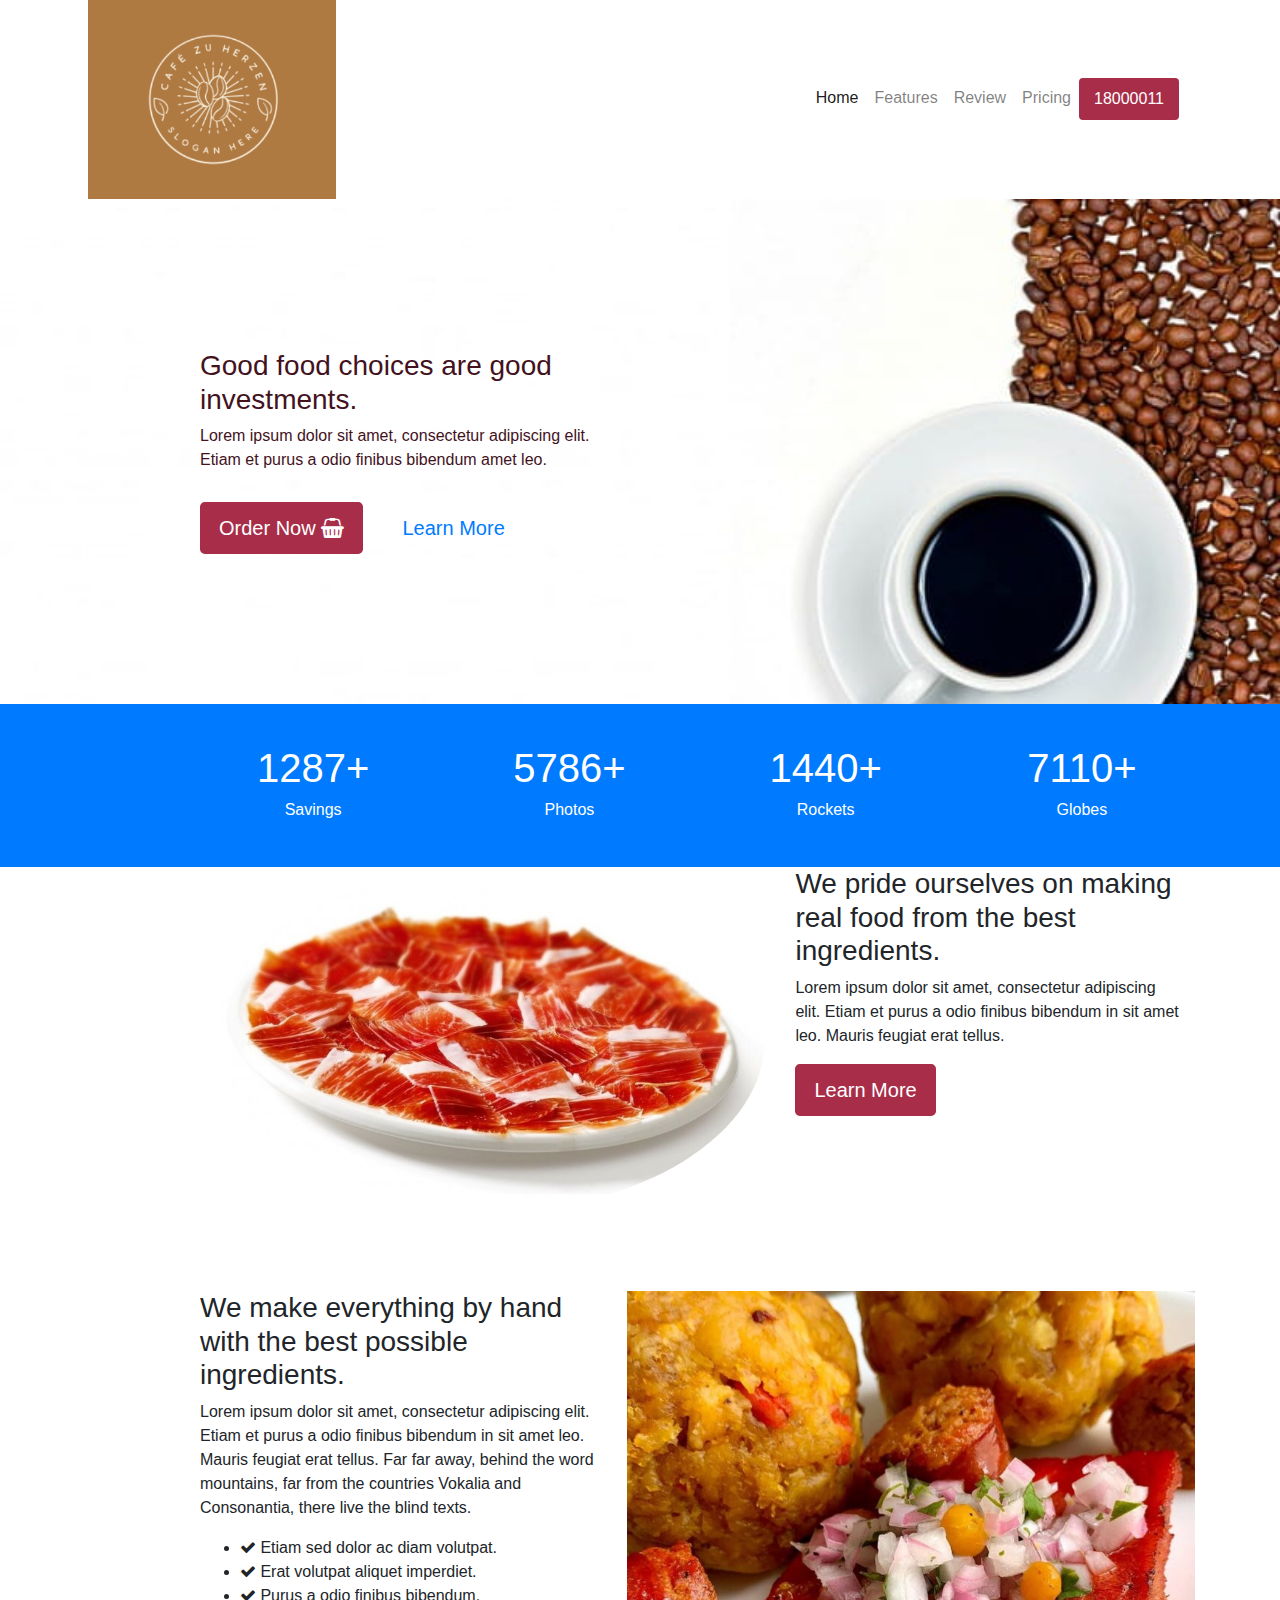
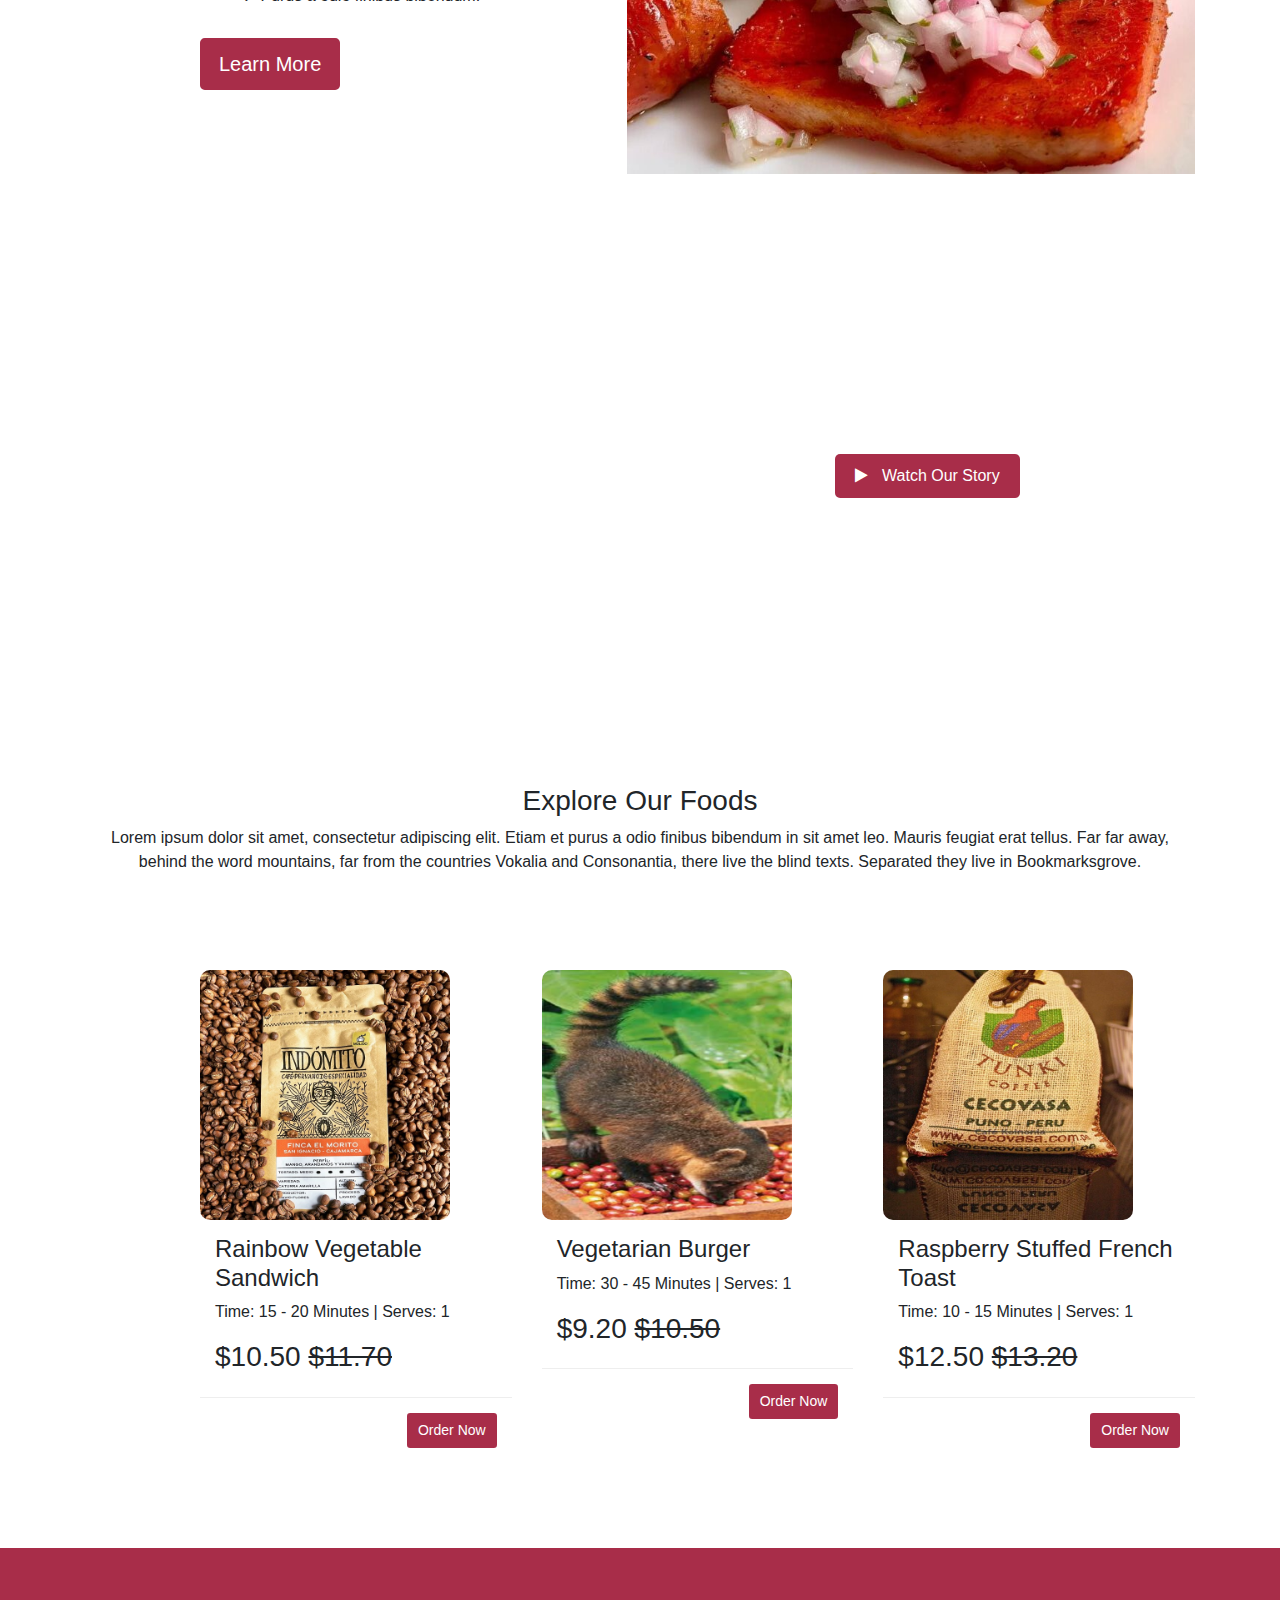
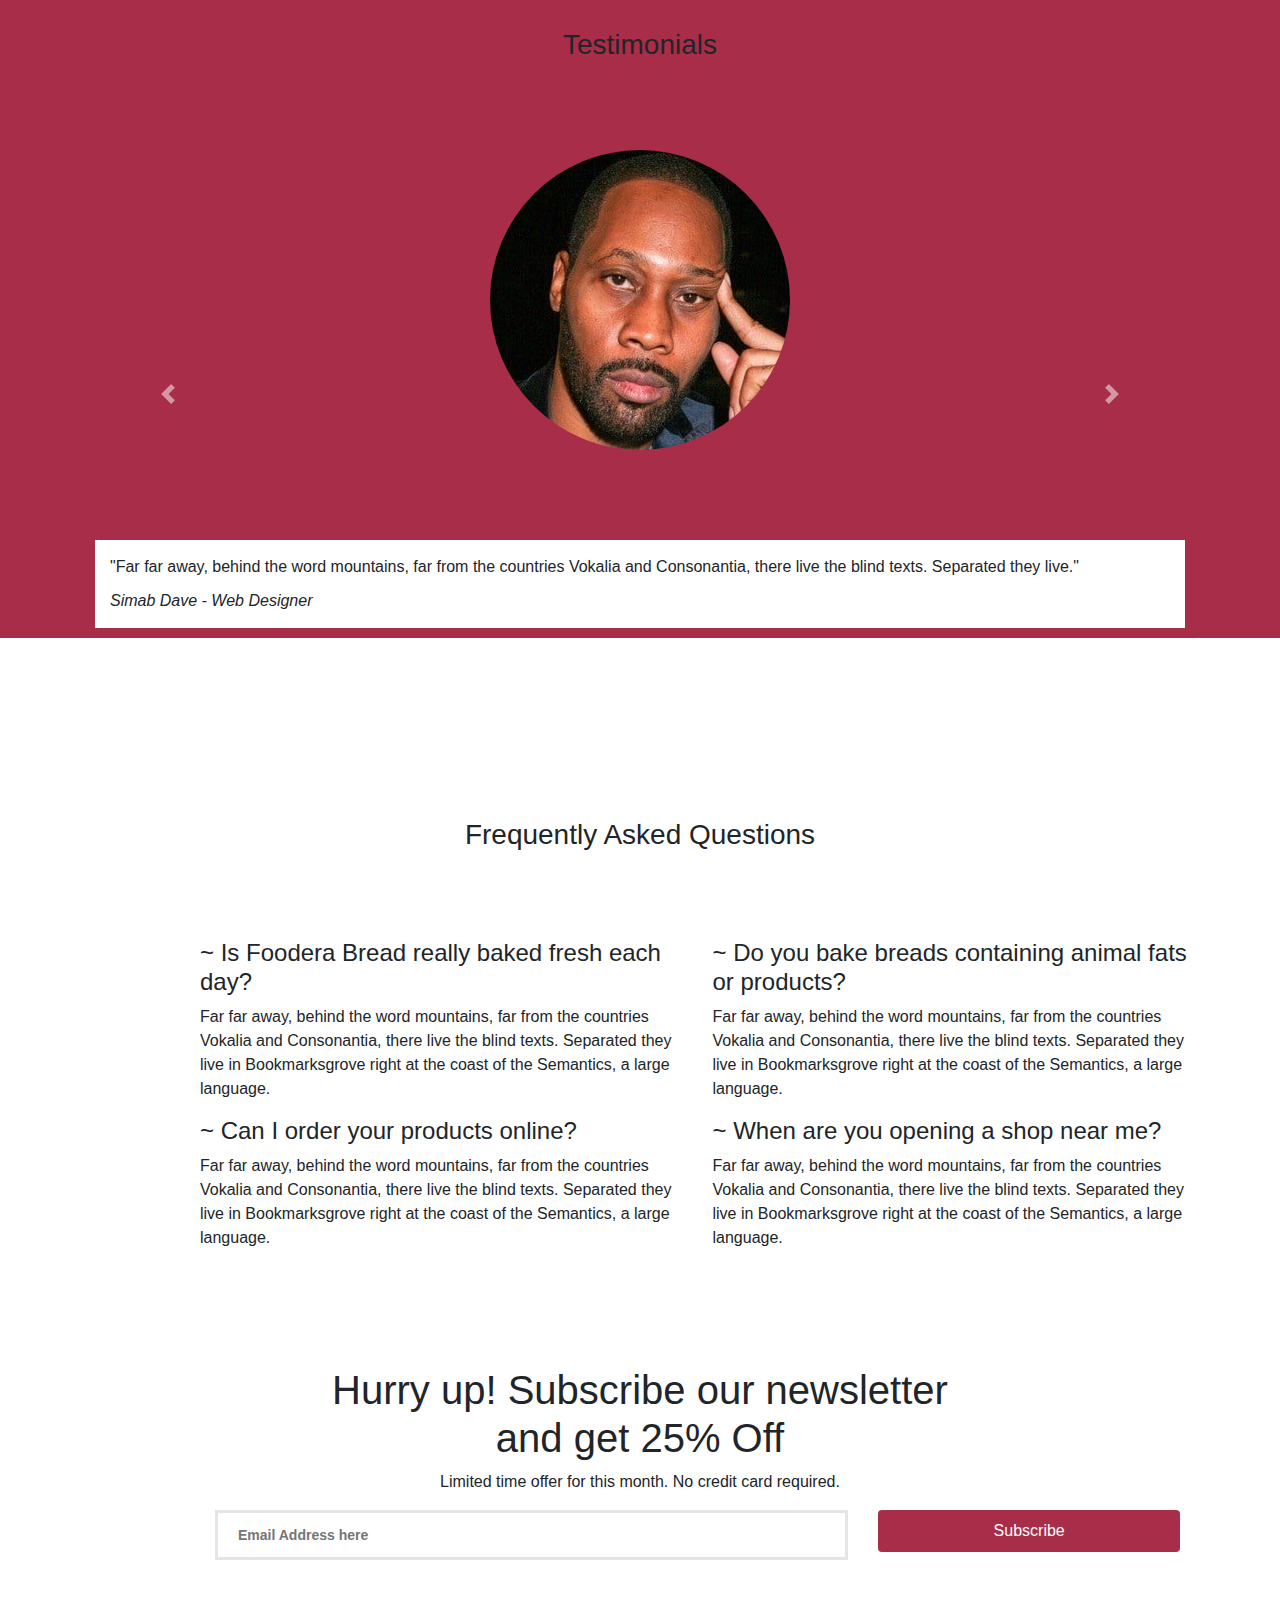
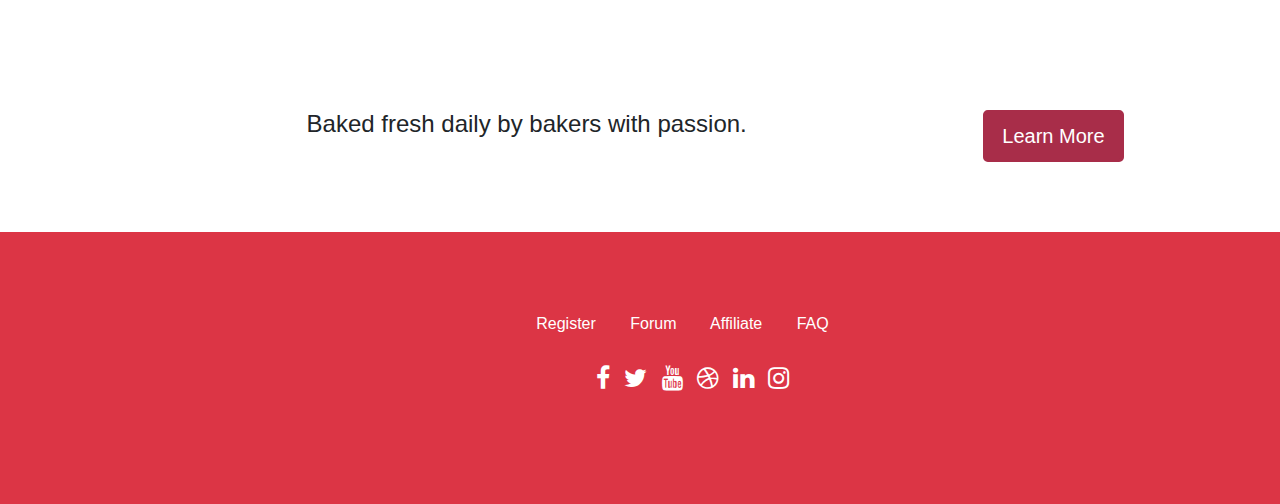
==== index.html @ f2badedd "Se agrega el Proyecto" ====
<html>
<head>
    <title>Home</title>
    <link rel="stylesheet" href="https://cdn.jsdelivr.net/npm/bootstrap@4.0.0/dist/css/bootstrap.min.css" integrity="sha384-Gn5384xqQ1aoWXA+058RXPxPg6fy4IWvTNh0E263XmFcJlSAwiGgFAW/dAiS6JXm" crossorigin="anonymous">
    <script src="https://code.jquery.com/jquery-3.2.1.slim.min.js" integrity="sha384-KJ3o2DKtIkvYIK3UENzmM7KCkRr/rE9/Qpg6aAZGJwFDMVNA/GpGFF93hXpG5KkN" crossorigin="anonymous"></script>
<script src="https://cdn.jsdelivr.net/npm/popper.js@1.12.9/dist/umd/popper.min.js" integrity="sha384-ApNbgh9B+Y1QKtv3Rn7W3mgPxhU9K/ScQsAP7hUibX39j7fakFPskvXusvfa0b4Q" crossorigin="anonymous"></script>
<script src="https://cdn.jsdelivr.net/npm/bootstrap@4.0.0/dist/js/bootstrap.min.js" integrity="sha384-JZR6Spejh4U02d8jOt6vLEHfe/JQGiRRSQQxSfFWpi1MquVdAyjUar5+76PVCmYl" crossorigin="anonymous"></script>
<link rel="stylesheet" href="https://fonts.googleapis.com/css2?family=Mulish:wght@200;300;400;500;600;700;800;900&amp;display=swa">
<link href="https://stackpath.bootstrapcdn.com/font-awesome/4.7.0/css/font-awesome.min.css" rel="stylesheet" integrity="sha384-wvfXpqpZZVQGK6TAh5PVlGOfQNHSoD2xbE+QkPxCAFlNEevoEH3Sl0sibVcOQVnN" crossorigin="anonymous">
<link rel="stylesheet" href="css/style.css">
</head>
<body>
    <!-- Header -->
    <header class="">
        <div class="container">
            <!-- <div class="row "> -->
                <nav class="navbar navbar-expand-lg navbar-light ">
                    <a class="navbar-brand" href="#">
                        <img src="images/LogoCafé.png" alt="">
                    </a>
                    <button class="navbar-toggler" type="button" data-toggle="collapse" data-target="#navbarNavDropdown" aria-controls="navbarNavDropdown" aria-expanded="false" aria-label="Toggle navigation">
                      <span class="navbar-toggler-icon"></span>
                    </button>
                    <div class="collapse navbar-collapse" id="navbarNavDropdown">
                      <ul class="navbar-nav ml-auto">
                        <li class="nav-item active">
                          <a class="nav-link" href="#">Home <span class="sr-only">(current)</span></a>
                        </li>
                        <li class="nav-item">
                          <a class="nav-link" href="#">Features</a>
                        </li>
                        <li class="nav-item">
                            <a class="nav-link" href="#">Review</a>
                          </li>
                        <li class="nav-item">
                          <a class="nav-link" href="#">Pricing</a>
                        </li>
                        <li>
                            <button type="button" class="btn btn-primary" data-toggle="modal" data-target="#exampleModal">
                                18000011
                              </button>                      
                      </ul>
                    </div>
                  </nav>
            <!-- </div> -->
        </div>
    
      <!-- Contenido -->
      <div class="intro3">
        <div class="container">
            <div class="row center-content">
                <div class="col-lg-5 col-md-6 col-sm-12 col-xs-12">
                    <h3>Good food choices are good investments.</h3>
                    <p>Lorem ipsum dolor sit amet, consectetur adipiscing elit. Etiam et purus a odio finibus bibendum amet leo.</p>
                    <div class="space30"></div>
                    <div class="dual-btn">
                        <a href="#explore" class="btn btn-lg btn-primary page-scroll">Order Now <span class="fa fa-shopping-basket"></span></a> &nbsp; &nbsp;
                        <a href="#about" class="btn btn-lg btn-default btn-border page-scroll">Learn More <i class=" ilmosys-arrow-right"></i></a>
                    </div>
                </div>
                <div class="col-lg-5 col-md-6 col-sm-12 col-xs-12 no-padding">
                    <!-- Contenido adicional, si es necesario -->
                </div>
            </div>
        </div>
    </div>

      <div id="stats2" class="bg-primary">
        <div class="container">
            <div class="row">
                <div class="col-lg-3 col-md-4 col-sm-6 col-xs-12">
                    <div class="text-center">
                        <i class="icon-piggy"></i>
                        <h1><span class="count">1287</span>+</h1>
                        <h6>Savings</h6>
                    </div>
                </div>
                <div class="col-lg-3 col-md-4 col-sm-6 col-xs-12">
                    <div class="text-center">
                        <i class="icon-photo"></i>
                        <h1><span class="count">5786</span>+</h1>
                        <h6>Photos</h6>
                    </div>
                </div>
                <div class="col-lg-3 col-md-4 col-sm-6 col-xs-12">
                    <div class="text-center">
                        <i class="icon-rocket"></i>
                        <h1><span class="count">1440</span>+</h1>
                        <h6>Rockets</h6>
                    </div>
                </div>
                <div class="col-lg-3 col-md-4 col-sm-6 col-xs-12">
                    <div class="text-center">
                        <i class="icon-world"></i>
                        <h1><span class="count">7110</span>+</h1>
                        <h6>Globes</h6>
                    </div>
                </div>
            </div>
        </div>
    </div>

    <div id="about" class="container">
        <!-- Section 1 -->
        <div class="intro intro-about2">
            <div class="container">
                <div class="row center-content">
                    <div class="col-lg-7 col-md-6 col-sm-12 col-xs-12">
                        <img src="images/jamoniberico.jpg" class="pull-left img-responsive" alt="">
                    </div>
                    <div class="col-lg-5 col-md-6 col-sm-12 col-xs-12">
                        <h3>We pride ourselves on making real food from the best ingredients.</h3>
                        <p>Lorem ipsum dolor sit amet, consectetur adipiscing elit. Etiam et purus a odio finibus bibendum in sit amet leo. Mauris feugiat erat tellus.</p>
                        <a href="#" class="btn btn-lg btn-primary">Learn More <i class="icon-arrow-right"></i></a>
                    </div>
                </div>
            </div>
        </div>
    </div>

        <!--  Section 2 -->
        <div class="intro intro-about2">
    <div class="container">
        <div class="row center-content">
            <div class="col-lg-5 col-md-6 col-sm-12 col-xs-12">
                <h3>We make everything by hand with the best possible ingredients.</h3>
                <p>Lorem ipsum dolor sit amet, consectetur adipiscing elit. Etiam et purus a odio finibus bibendum in sit amet leo. Mauris feugiat erat tellus. Far far away, behind the word mountains, far from the countries Vokalia and Consonantia, there live the blind texts.</p>

                <ul class="list">
                    <li><i class="fa fa-check"></i> Etiam sed dolor ac diam volutpat.</li>
                    <li><i class="fa fa-check"></i> Erat volutpat aliquet imperdiet.</li>
                    <li><i class="fa fa-check"></i> Purus a odio finibus bibendum.</li>
                </ul>

                <div class="space30"></div>
                <a href="#" class="btn btn-lg btn-primary">Learn More <i class="icon-arrow-right"></i></a>
            </div>
            <div class="col-lg-7 col-md-6 col-sm-12 col-xs-12">
                <img src="images/tacacho.jpg" class="pull-left img-responsive" alt="">
            </div>
        </div>
    </div>
</div>

    <!--VIDEO ABOUT US-->

    <div class="video-action">
        <div class="row text-center">
            <h1>When a man's stomach is full it makes no <br> difference whether he is rich or poor.</h1>
            <br><br>
            <a href="https://www.youtube.com/watch?v=bZx8rPd-PKQ" class="swipebox-video">
                <div class="intro-video-pop">
                    <i class="fa fa-play"></i> Watch Our Story
                </div>
            </a>
        </div>
    </div>

    <div id="explore" class="elements-content">
        <div class="container">
            <div class="about-inline text-center">
                <h3>Explore Our Foods </h3>
                <p>Lorem ipsum dolor sit amet, consectetur adipiscing elit. Etiam et purus a odio finibus bibendum in sit amet leo. Mauris feugiat erat tellus. Far far away, behind the word mountains, far from the countries Vokalia and Consonantia, there
                    live the blind texts. Separated they live in Bookmarksgrove.</p>
            </div>
            <div class="row">
                <div class="col-md-4">
                    <div class="card-product">
                        <div class="img-wrap"><img src="images/cafe=Cajamarca.jpeg" alt="img"></div>
                        <div class="info-wrap">
                            <h4 class="title">Rainbow Vegetable Sandwich</h4>
                            <p class="desc"> Time: 15 - 20 Minutes | Serves: 1 </p>
                            <div class="price-wrap h3">
                                <span class="price-new">$10.50</span> <del class="price-old">$11.70</del>
                            </div>
                        </div>
                        <div class="bottom-wrap">
                          <a href="" class="btn btn-sm btn-primary float-right"  data-toggle="modal" data-target="#modalContactForm">Order Now</a>
                        </div>
                    </div>
                </div>
                <div class="col-md-4">
                    <div class="card-product">
                        <div class="img-wrap"><img src="images/cafemishasho.jpg" alt="img"></div>
                        <div class="info-wrap">
                            <h4 class="title">Vegetarian Burger</h4>
                            <p class="desc"> Time: 30 - 45 Minutes | Serves: 1 </p>
                            <div class="price-wrap h3">
                                <span class="price-new">$9.20</span> <del class="price-old">$10.50</del>
                            </div>
                        </div>
                        <div class="bottom-wrap">
                            <a href="" class="btn btn-sm btn-primary float-right"  data-toggle="modal" data-target="#modalContactForm">Order Now</a>

                        </div>
                    </div>
                </div>
                <div class="col-md-4">
                    <div class="card-product">
                        <div class="img-wrap"><img src="images/CafePuno.jpg" alt="img"></div>
                        <div class="info-wrap">
                            <h4 class="title">Raspberry Stuffed French Toast</h4>
                            <p class="desc"> Time: 10 - 15 Minutes | Serves: 1 </p>
                            <div class="price-wrap h3">
                                <span class="price-new">$12.50</span> <del class="price-old">$13.20</del>
                            </div>
                        </div>
                        <div class="bottom-wrap">
                          <a href="" class="btn btn-sm btn-primary float-right"  data-toggle="modal" data-target="#modalContactForm">Order Now</a>
                        </div>
                    </div>
                </div>
            </div>
        </div>
    </div>
    <div class="space100"></div>

     <!-- Testimonials -->
     <div id="reviews" class="testimonials-color">
        <div class="container">
            <div class="about-inline text-center">
                <h3>Testimonials</h3>
            </div>
            <div id="testimonial-carousel" class="carousel slide" data-ride="carousel">
                <div class="carousel-inner">
                    <div class="carousel-item active">
                        <img src="images/rza.jpg" class="d-block mx-auto" alt="" />
                        <div class="quote2">
                            <p>"Far far away, behind the word mountains, far from the countries Vokalia and Consonantia, there live the blind texts. Separated they live."</p>
                            <span class="author">Simab Dave - Web Designer</span>
                        </div>
                    </div>
                    <div class="carousel-item">
                        <img src="images/NAS.jpg" class="d-block mx-auto" alt="" />
                        <div class="quote2">
                            <p>"Far far away, far from the countries Vokalia and Consonantia, there live the blind texts. Separated they live far from the countries Vokalia."</p>
                            <span class="author">Johnthan Doe - UX Designer</span>
                        </div>
                    </div>
                    <div class="carousel-item">
                        <img src="images/empresario.jpg" class="d-block mx-auto" alt="" />
                        <div class="quote2">
                            <p>"Far far away, behind the word mountains, far from the countries Vokalia and Consonantia, there live the blind texts."</p>
                            <span class="author">Maccy Doe - Front End</span>
                        </div>
                    </div>
                </div>
                <a class="carousel-control-prev" href="#testimonial-carousel" role="button" data-slide="prev">
                    <span class="carousel-control-prev-icon" aria-hidden="true"></span>
                    <span class="sr-only">Previous</span>
                </a>
                <a class="carousel-control-next" href="#testimonial-carousel" role="button" data-slide="next">
                    <span class="carousel-control-next-icon" aria-hidden="true"></span>
                    <span class="sr-only">Next</span>
                </a>
            </div>
            <div class="space100"></div>
        </div>
    </div>

    <!-- FAQ -->
    <div class="container" id="faq">
        <div class="about-inline text-center">
            <h3>Frequently Asked Questions </h3>
        </div>
    </div>

    <div class="container">
        <div class="row">
            <div class="col-md-6 col-sm-6">
                <div class="faq">
                    <h4> <span>~</span> Is Foodera Bread really baked fresh each day?</h4>
                    <p>Far far away, behind the word mountains, far from the countries Vokalia and Consonantia, there live the blind texts. Separated they live in Bookmarksgrove right at the coast of the Semantics, a large language.</p>
                </div>
            </div>

            <div class="col-md-6 col-sm-6">
                <div class="faq">
                    <h4> <span>~</span> Do you bake breads containing animal fats or products?</h4>
                    <p>Far far away, behind the word mountains, far from the countries Vokalia and Consonantia, there live the blind texts. Separated they live in Bookmarksgrove right at the coast of the Semantics, a large language.</p>
                </div>
            </div>
            <div class="col-md-6 col-sm-6">
                <div class="faq">
                    <h4> <span>~</span> Can I order your products online?</h4>
                    <p>Far far away, behind the word mountains, far from the countries Vokalia and Consonantia, there live the blind texts. Separated they live in Bookmarksgrove right at the coast of the Semantics, a large language.</p>
                </div>
            </div>
            <div class="col-md-6 col-sm-6">
                <div class="faq">
                    <h4> <span>~</span> When are you opening a shop near me?</h4>
                    <p>Far far away, behind the word mountains, far from the countries Vokalia and Consonantia, there live the blind texts. Separated they live in Bookmarksgrove right at the coast of the Semantics, a large language.</p>
                </div>
            </div>
        </div>
        <div class="space100"></div>
    </div>

    <!--SUBSCRIBE-->
    <section class="text-center">
        <div class="cta-wrap subscribe-elt2 ">
            <div class="container">
                <div class="col-md-12">
                    <h1>Hurry up! Subscribe our newsletter <br> and get<span> 25% Off</span></h1>
                    <p>Limited time offer for this month. No credit card required.</p>

                    <form class="intro-newsletter" action="#" id="invite">
                        <div class="row">
                            <div class="col-md-8">
                                <input class="e-mail" placeholder="Email Address here" name="email" id="eaddress" data-validate="validate(required, email)" type="email">
                            </div>
                            <div id="SubscribirBoton" class="col-md-4">
                                <button class="btn btn-primary btn-block" type="submit">Subscribe</button>
                            </div>
                        </div>
                    </form>
                </div>
            </div>
        </div>
    </section>
    <div class="space80"></div>

    <!-- EFECTO PARALLAX -->
    <section class="parallax-content2 parallax2 text-center" data-stellar-background-ratio="0.4">
        <div class="overlay"></div>
        <div class="container">
            <div class="row">
                <div class="col-md-8">
                    <h4>Baked fresh daily by bakers with passion.</h4>
                </div>
                <div class="row">
                    <div class="col-md-4">
                        <a href="#" class="btn btn-lg btn-primary pull-left">Learn More <i class="icon-arrow-right"></i></a>
                    </div>
                </div>
            </div>
        </div>
    </section>

      <!-- Footer -->
      <footer class="bg-danger footer">
        <div class="container ">
            <div class="row">
                <div class="col-md-12 footerP text-center">
                    <a href="#">Register</a>
                    <a href="#">Forum</a>
                    <a href="#">Affiliate</a>
                    <a href="#">FAQ</a>
                </div>
               
            </div>
            <div class="row">
                <div class="col-md-12 footer-social space30 text-center">
                    <a href="#" class="fa fa-facebook"></a>
                    <a href="#" class="fa fa-twitter"></a>
                    <a href="#" class="fa fa-youtube"></a>
                    <a href="#" class="fa fa-dribbble"></a>
                    <a href="#" class="fa fa-linkedin"></a>
                    <a href="#" class="fa fa-instagram"></a>
                </div>
            </div>
      </div>
      </footer>

      <script src="js/main.js"></script>
</html>
---- css/style.css ----
.body {
	background-color: #f2f2f2;
	font-family: 'Roboto', sans-serif;
	font-size: 16px;
	font-weight: 400;
	line-height: 1.5;
	color: #212529;
	text-align: left;
	margin: 0;
	padding: 0;
	overflow-x: hidden;
}

.navbar-brand img {
	max-width: 70%;
	height: auto;
	margin: -13px;
}

.about-inline {
	padding: 80px 0;
}

.row {
	margin-right: -15px;
	margin-left: -15px;
}

.card-product .img-wrap {
	border-radius: 3px 3px 0 0;
	overflow: hidden;
	position: relative;
	height: 250px;
	text-align: center;
}

.card-product .img-wrap img {
	max-height: 100%;
	max-width: 100%;
	object-fit: cover;
	border-radius: 10px;
}

.card-product .info-wrap {
	overflow: hidden;
	padding: 15px;
}

.card-product .bottom-wrap {
	padding: 15px;
	border-top: 1px solid #eee;
}

.space80 {
	margin-bottom: 80px;
}

.video-action {
    background-image: url(https://e0.pxfuel.com/wallpapers/153/1012/desktop-wallpaper-dawn-coffee-morning-cup-hot-coffee-cup-good-morning-for-section-%D0%BD%D0%B0%D1%81%D1%82%D1%80%D0%BE%D0%B5%D0%BD%D0%B8%D1%8F.jpg);
    background-repeat: no-repeat;
    background-size: cover;
    background-position: center center;
    color: #fff;
    height: 450px;
    padding-top: 50px;
    border-radius: 10px;
}

.row {
	margin-right: -15px;
	margin-left: -15px;
}

.testimonials-color {
	background-color: #a82d49;
}

.about-inline {
	padding: 80px 0;
}

.text-center {
	text-align: center;
}

.space100 {
	margin-bottom: 100px;
}

.carousel-item img {
	border-radius: 50%;
	transition: transform 0.3s ease-in-out, box-shadow 0.3s ease- in-out;
}

.carousel-item img:hover {
	transform: scale(1.1);
	box-shadow: 0 0 20px rgba(0, 0, 0, 0.3);
}

.quote2 {
	margin-top: 10px;
	padding: 15px;
	background-color: #ffffff;
	border: 10px solid #a82d49;
	border-radius: 10px;
}

.quote2 p {
	margin-bottom: 10;
}

.quote2 .author {
	display: block;
	margin-top: 10px;
	font-style: italic;
}

.parallax2 {
    background: url(https://static.vecteezy.com/system/resources/previews/026/466/922/non_2x/cup-of-coffee-espresso-beans-web-banner-with-copy-space-generative-ai-free-photo.jpg) no-repeat center fixed;
    background-size: cover;
}

.parallax-content2 {
	padding: 70px 0;
	position: relative;
}

.text-center {
	text-align: center;
}

.video-action {
	text-align: center;
}

.intro-video-pop {
	display: inline-block;
	margin-top: 150px;
	padding: 10px 20px;
	background-color: rgb(168, 45, 73);
	color: white;
	border-radius: 5px;
	text-decoration: none;
}

.intro-video-pop i {
	margin-right: 10px;
}

.intro-video-pop:hover {
	background-color: #6694c5;
}

.row {
	margin-left: 100px;
}

.footer {
	background-color: #a82d49;
	padding: 30px;
	padding-top: 80px;
	padding-bottom: 80px;
}

.footerP a {
	color: #fff;
	padding: 0 30px 0 0;
}

.space30 {
	margin-bottom: 30px;
}

.footer-social a {
	font-size: 25px;
	margin-right: 10px;
	margin-left: 0px;
	margin-top: 30px;
	color: #fff;
}

.intro3 {
	background: url(/images/CafePrincipal.jpg) no-repeat center;
	padding: 150px 0 150px;
	background-size: cover;
	color: #43121d;
}

#stats2 {
	padding: 40px 0;
	color: #fff;
}

.bg-primary {
	background: rgb(168, 45, 73);
}

.btn.btn-primary {
	background: #a82d49;
	border: 3px solid #a82d49;
	color: #fff;
}

.img-responsiva,
img {
	display: block;
	max-width: 100%;
	height: auto;
	margin-bottom: 80px;
}

.navbar-lg .navbar-brand {
	padding: 5px 0 0;
	font-size: 28px;
	font-weight: 700;
	text-transform: uppercase;
	color: #fff;
	letter-spacing: 5px;
}

#about img {
	border-radius: 50%;
	transition: transform 0.3s ease-in-out, box-shadow 0.3s ease- in-out;
}

#about img:hover {
	transform: scale(1.1);
	box-shadow: 0 0 20px rgba(0, 0, 0, 0.3);
}

.quote2 .slick-dots li.slick-active button {
	opacity: 1;
}

.quote2 .slick-dots li button {
	border: none;
	width: 15px;
	height: 15px;
	font-size: 0px;
	padding: 0;
	border-radius: 50%;
	opacity: 0.2;
	background-color: #ffffff;
}

.quote2 .slick-dots li {
	float: left;
	margin-right: 7px;
}

.subscribe-elt2 .intro-newsletter input {
	height: 50px;
	padding: 0 20px;
	font-size: 14px;
	letter-spacing: 0px;
	font-weight: 400;
	width: 100%;
	border: none;
	border-radius: 0px;
	background: transparent;
	border: 3px solid #e5e5e5;
	color: #000;
	font-weight: 700;
}
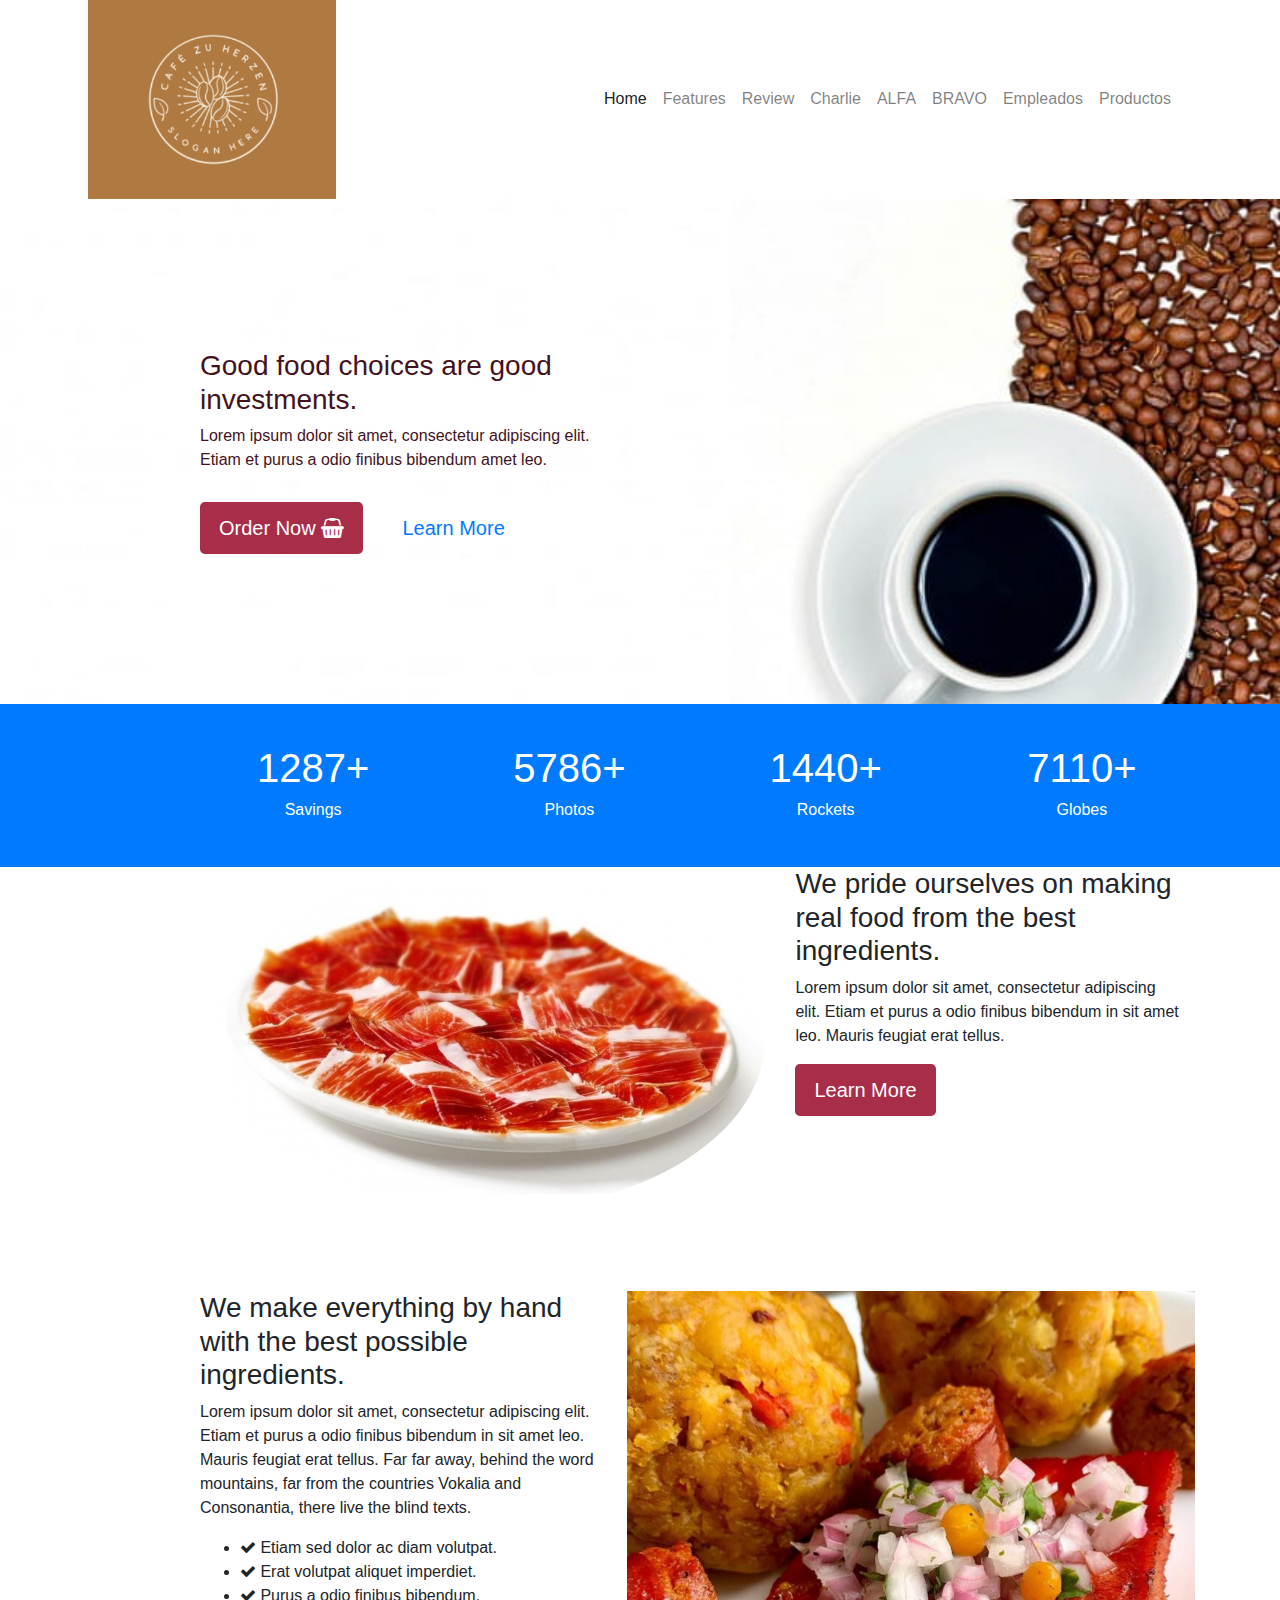
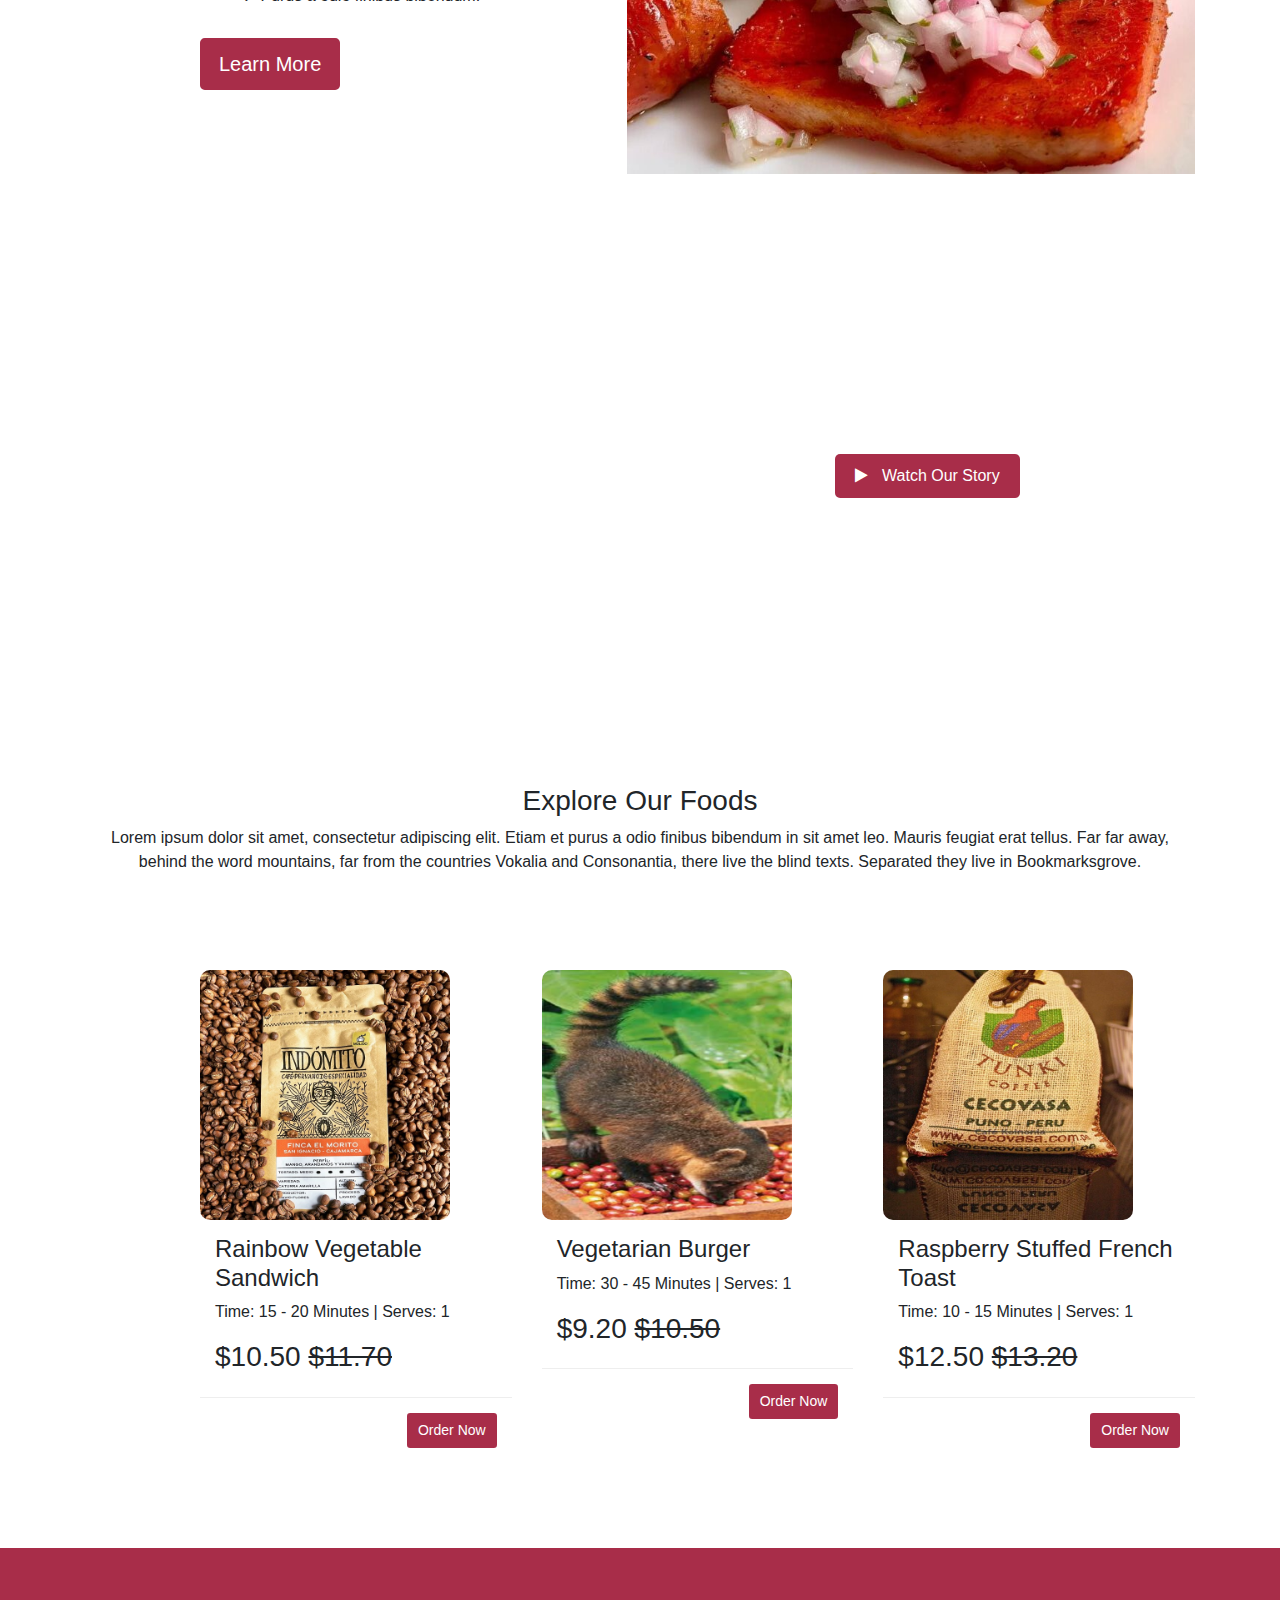
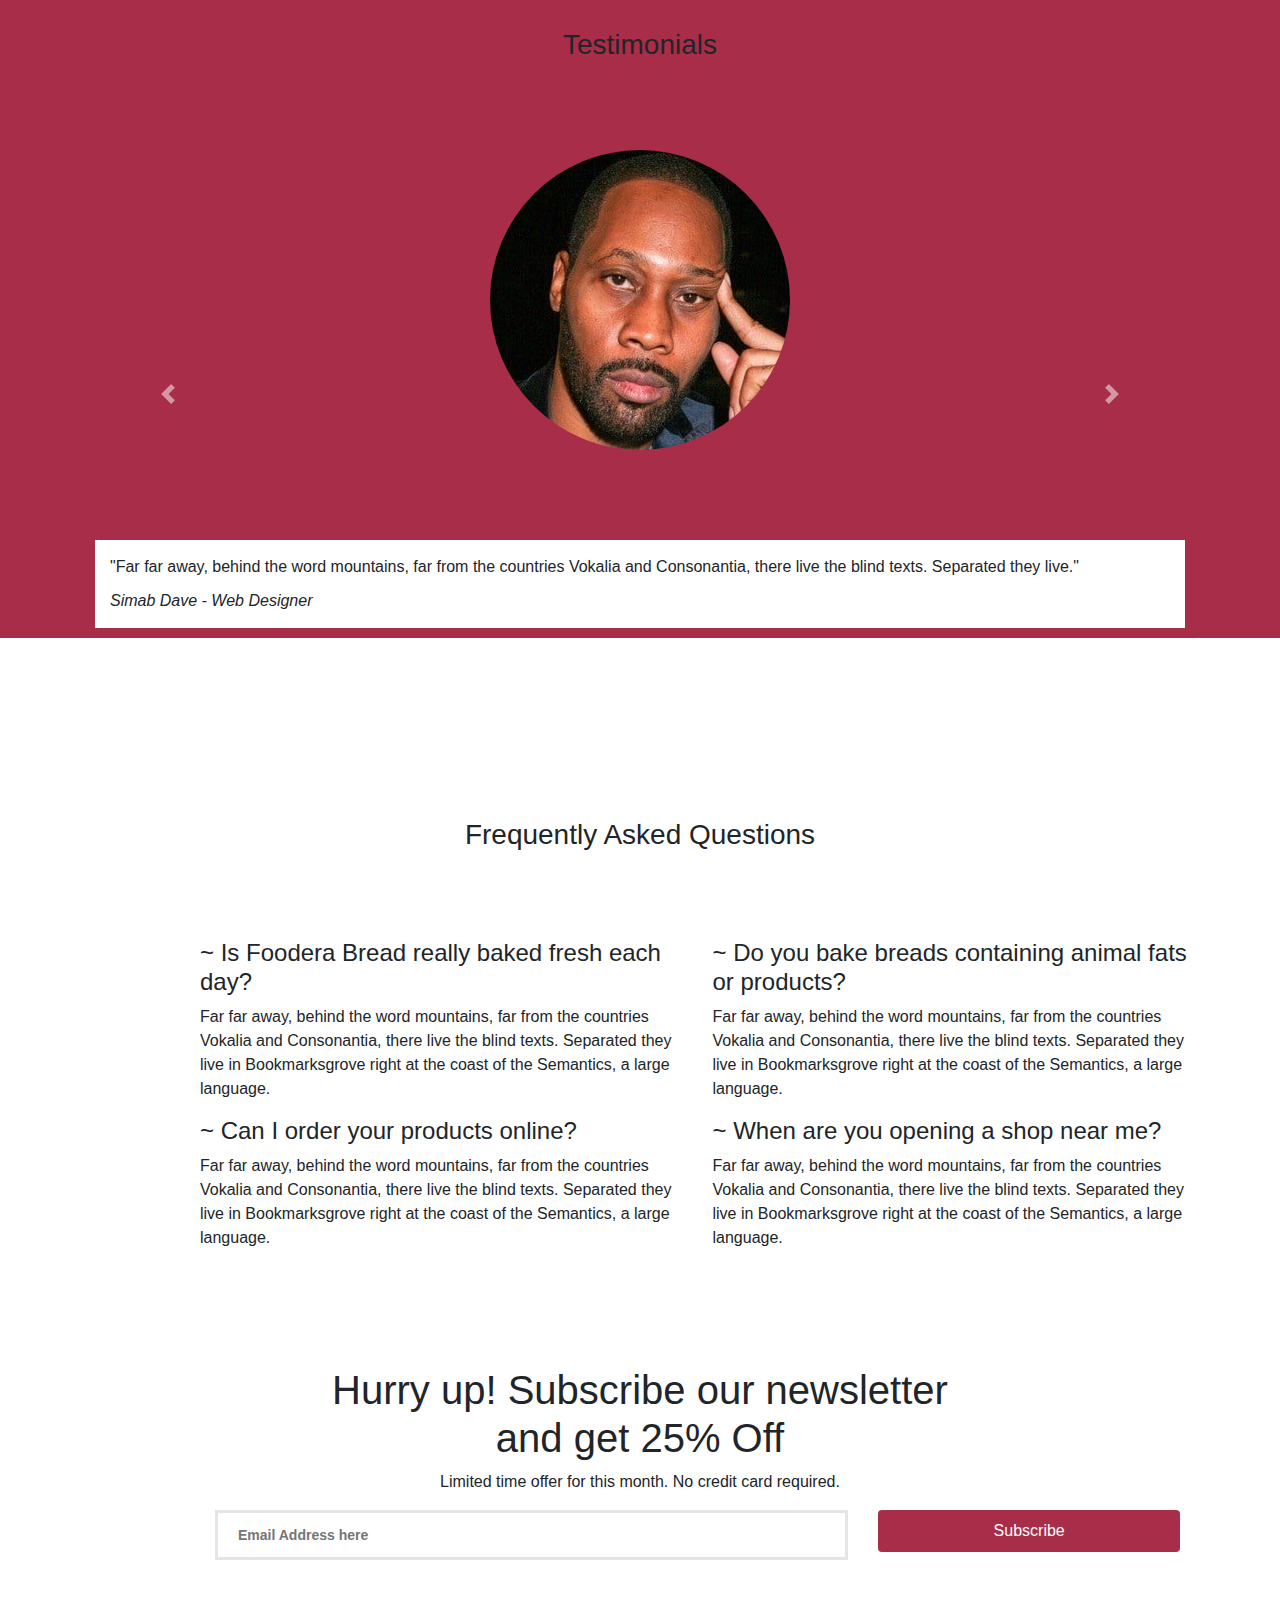
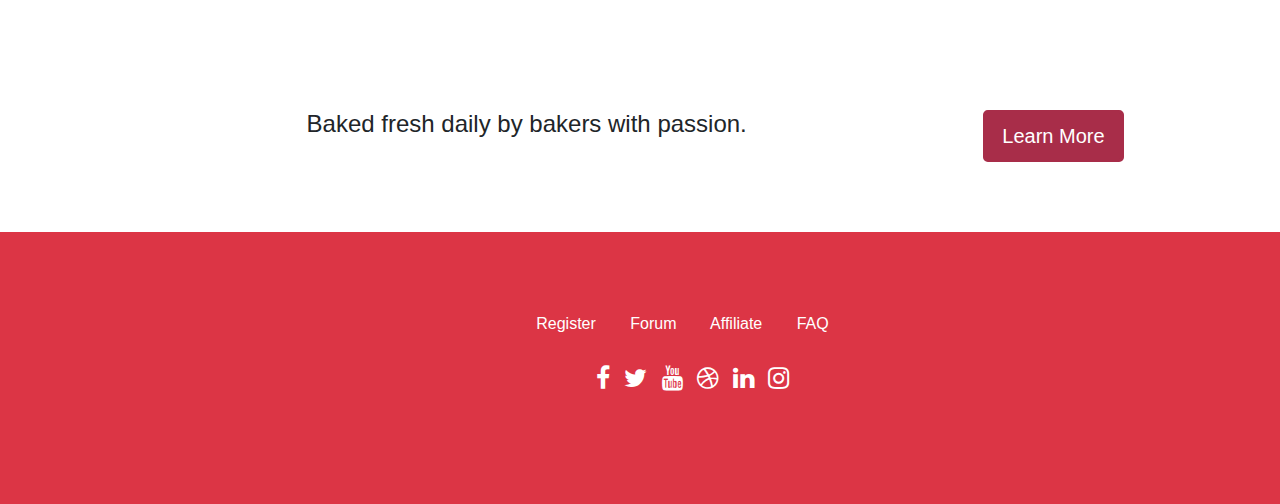
==== commit 9c21308e: "Segundo commit" ====
--- a/index.html
+++ b/index.html
@@ -13,36 +13,52 @@
     <!-- Header -->
     <header class="">
         <div class="container">
-            <!-- <div class="row "> -->
-                <nav class="navbar navbar-expand-lg navbar-light ">
-                    <a class="navbar-brand" href="#">
-                        <img src="images/LogoCafé.png" alt="">
-                    </a>
-                    <button class="navbar-toggler" type="button" data-toggle="collapse" data-target="#navbarNavDropdown" aria-controls="navbarNavDropdown" aria-expanded="false" aria-label="Toggle navigation">
-                      <span class="navbar-toggler-icon"></span>
-                    </button>
-                    <div class="collapse navbar-collapse" id="navbarNavDropdown">
-                      <ul class="navbar-nav ml-auto">
+            <nav class="navbar navbar-expand-lg navbar-light">
+                <a class="navbar-brand" href="#">
+                    <img src="images/LogoCafé.png" alt="">
+                </a>
+                <button class="navbar-toggler" type="button" data-toggle="collapse" data-target="#navbarNavDropdown" aria-controls="navbarNavDropdown" aria-expanded="false" aria-label="Toggle navigation">
+                    <span class="navbar-toggler-icon"></span>
+                </button>
+                <div class="collapse navbar-collapse" id="navbarNavDropdown">
+                    <ul class="navbar-nav ml-auto">
                         <li class="nav-item active">
-                          <a class="nav-link" href="#">Home <span class="sr-only">(current)</span></a>
+                            <a class="nav-link" href="#">Home <span class="sr-only">(current)</span></a>
                         </li>
                         <li class="nav-item">
-                          <a class="nav-link" href="#">Features</a>
+                            <a class="nav-link" href="#">Features</a>
                         </li>
                         <li class="nav-item">
                             <a class="nav-link" href="#">Review</a>
-                          </li>
-                        <li class="nav-item">
-                          <a class="nav-link" href="#">Pricing</a>
-                        </li>
-                        <li>
-                            <button type="button" class="btn btn-primary" data-toggle="modal" data-target="#exampleModal">
-                                18000011
-                              </button>                      
-                      </ul>
-                    </div>
-                  </nav>
-            <!-- </div> -->
+                        </li>
+                        <li class="nav-item" id="menu-item-charlie">
+                            <a class="nav-link" href="pages/charlie.html">
+                                Charlie
+                            </a>
+                        </li>
+                        <li class="nav-item" id="menu-item-almacenes">
+                            <a class="nav-link" href="pages/almacenes.html">
+                                ALFA
+                            </a>
+                        </li>
+                        <li class="nav-item" id="menu-item-bravo">
+                            <a class="nav-link" href="pages/tienda.html">
+                                BRAVO
+                            </a>
+                        </li>
+                        <li class="nav-item" id="menu-item-empleados">
+                            <a class="nav-link" href="pages/empleados.html">
+                                 Empleados
+                            </a>
+                        </li>
+                        <li class="nav-item" id="menu-item-productos">
+                            <a class="nav-link" href="pages/productos.html">
+                                 Productos
+                            </a>
+                        </li>
+                    </ul>
+                </div>
+            </nav>
         </div>
     
       <!-- Contenido -->
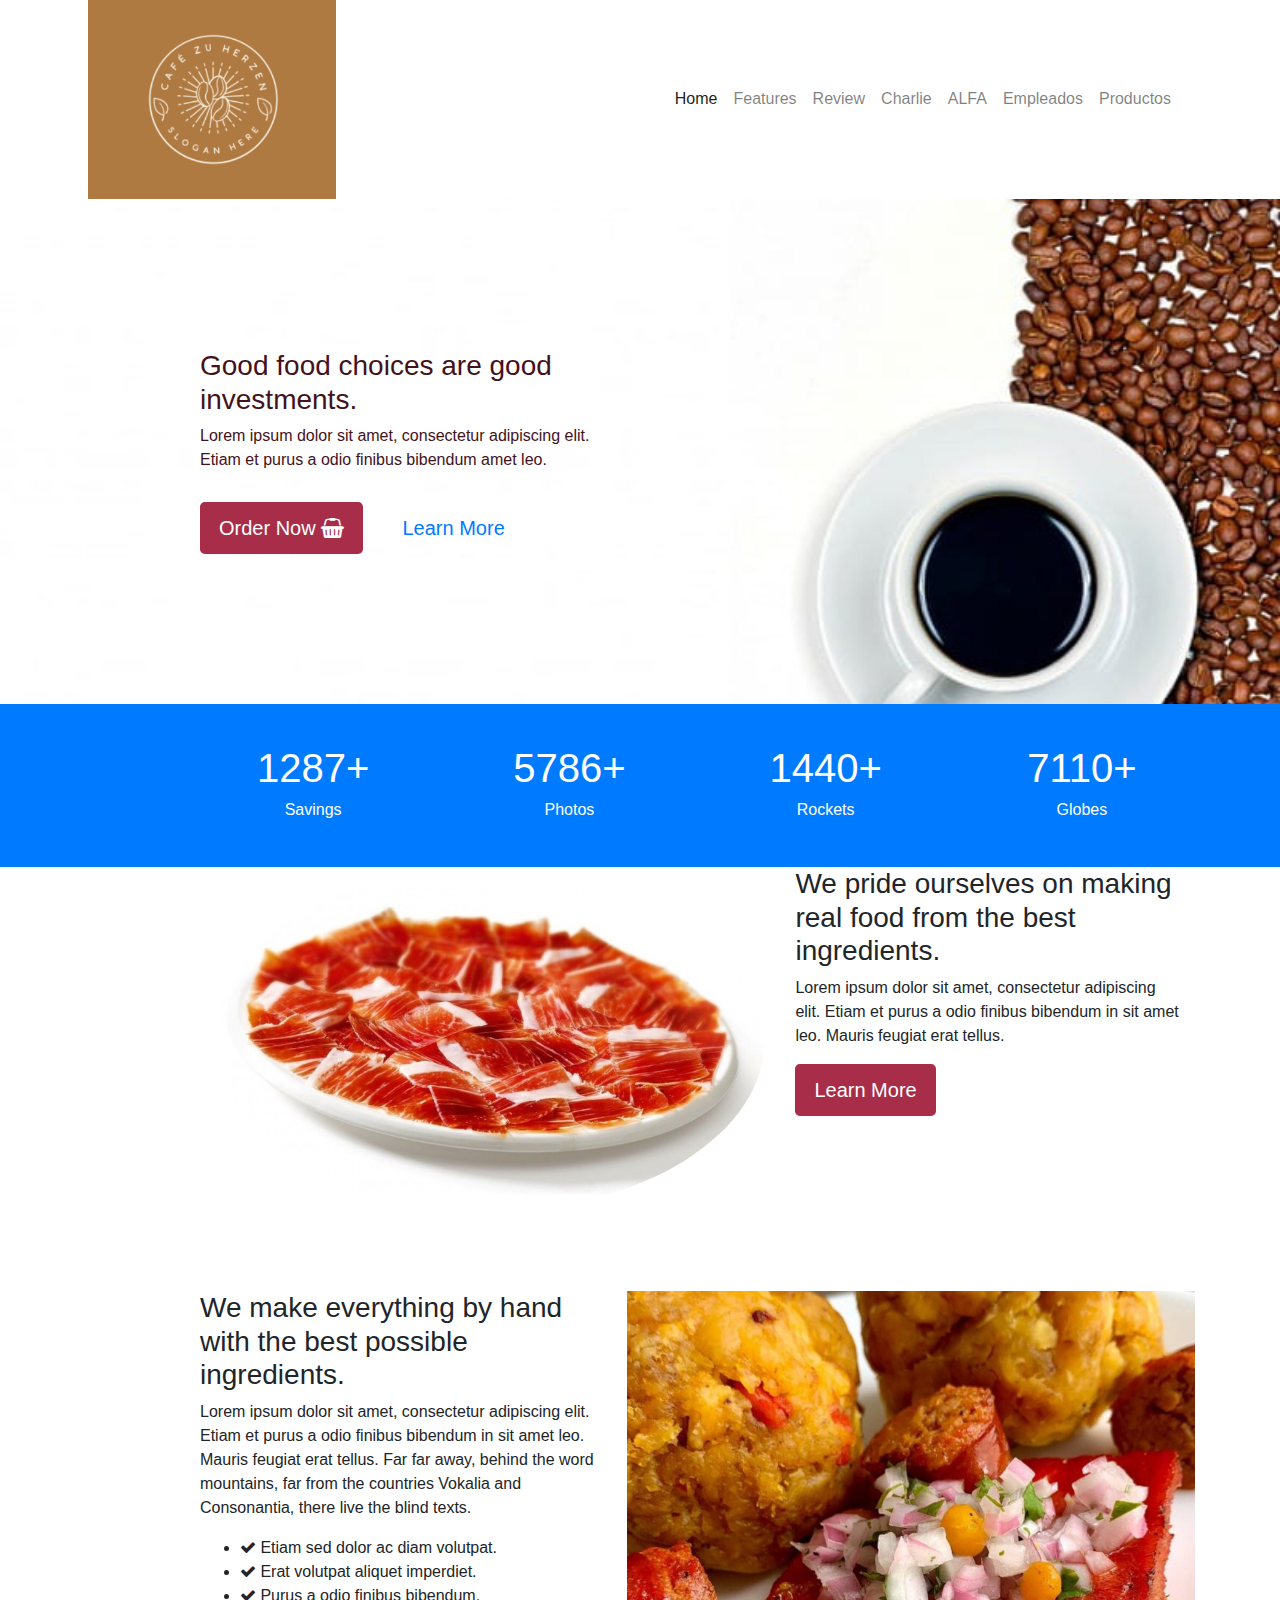
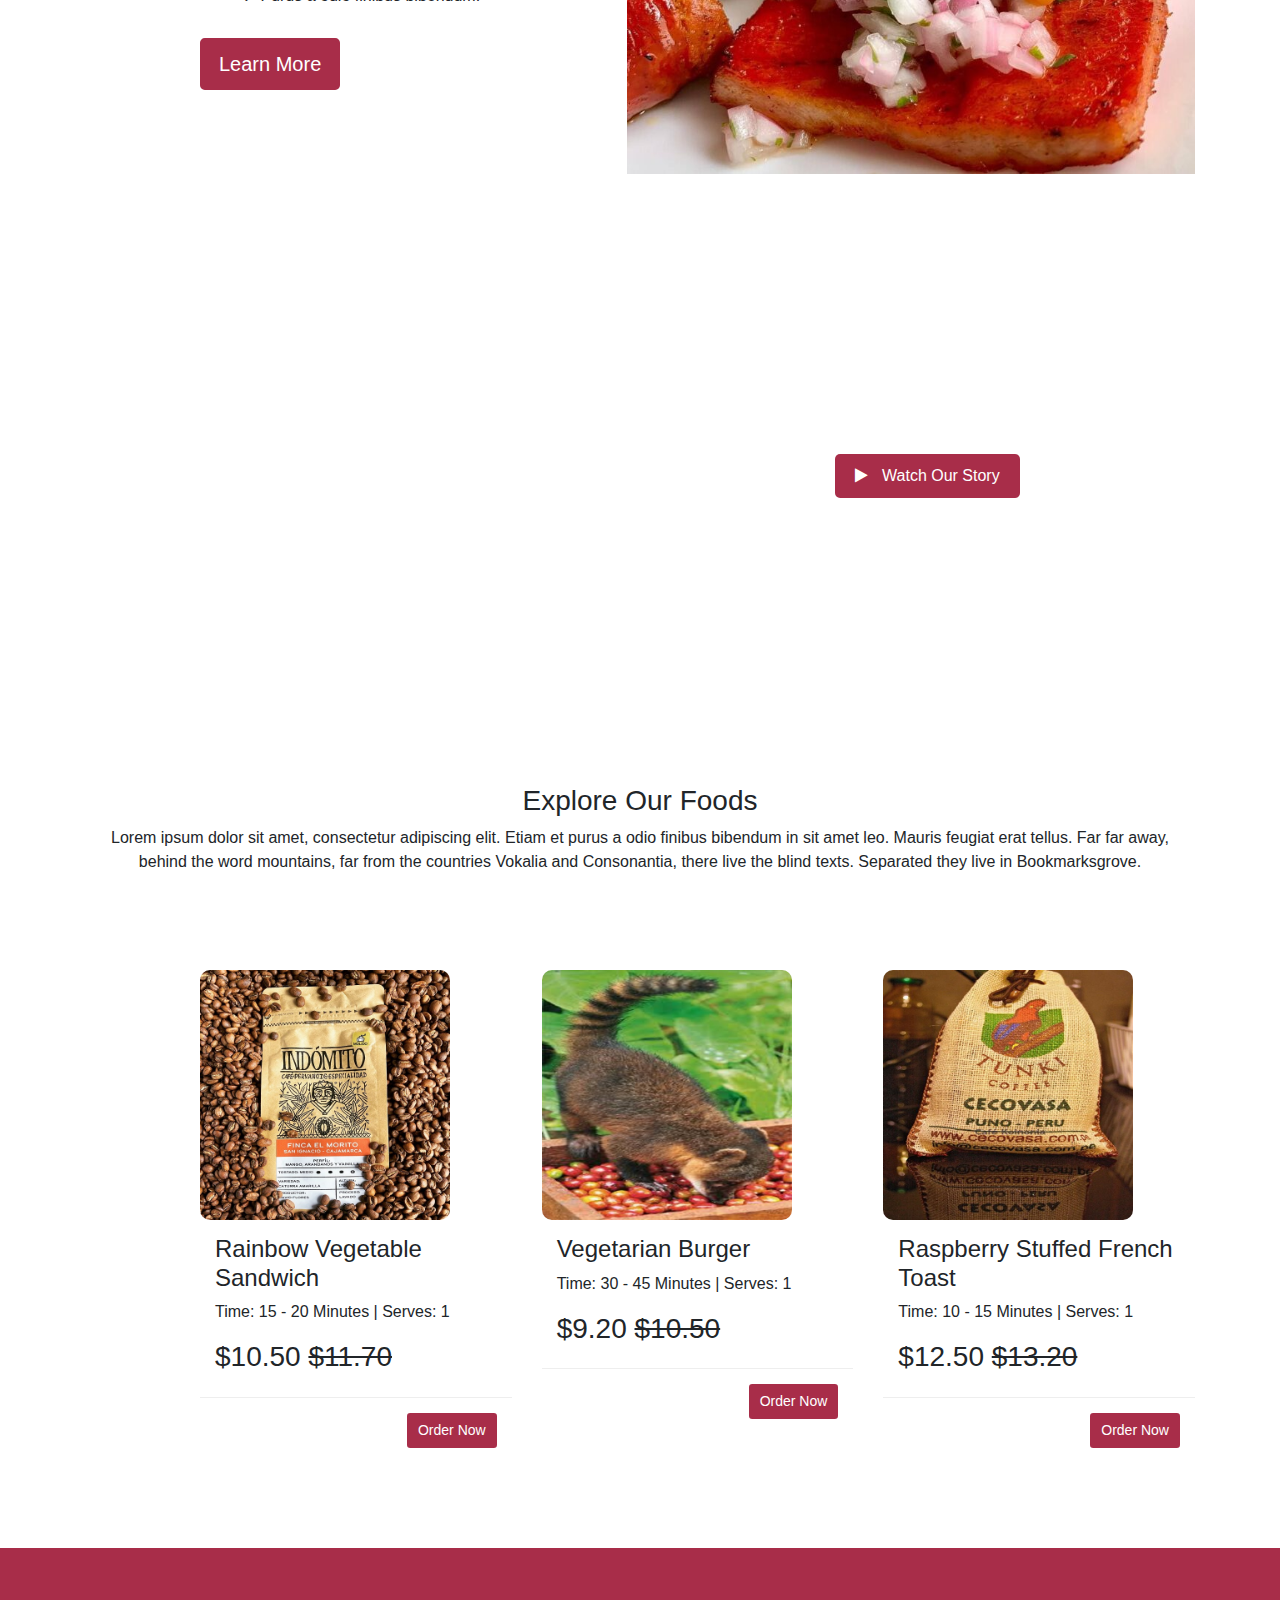
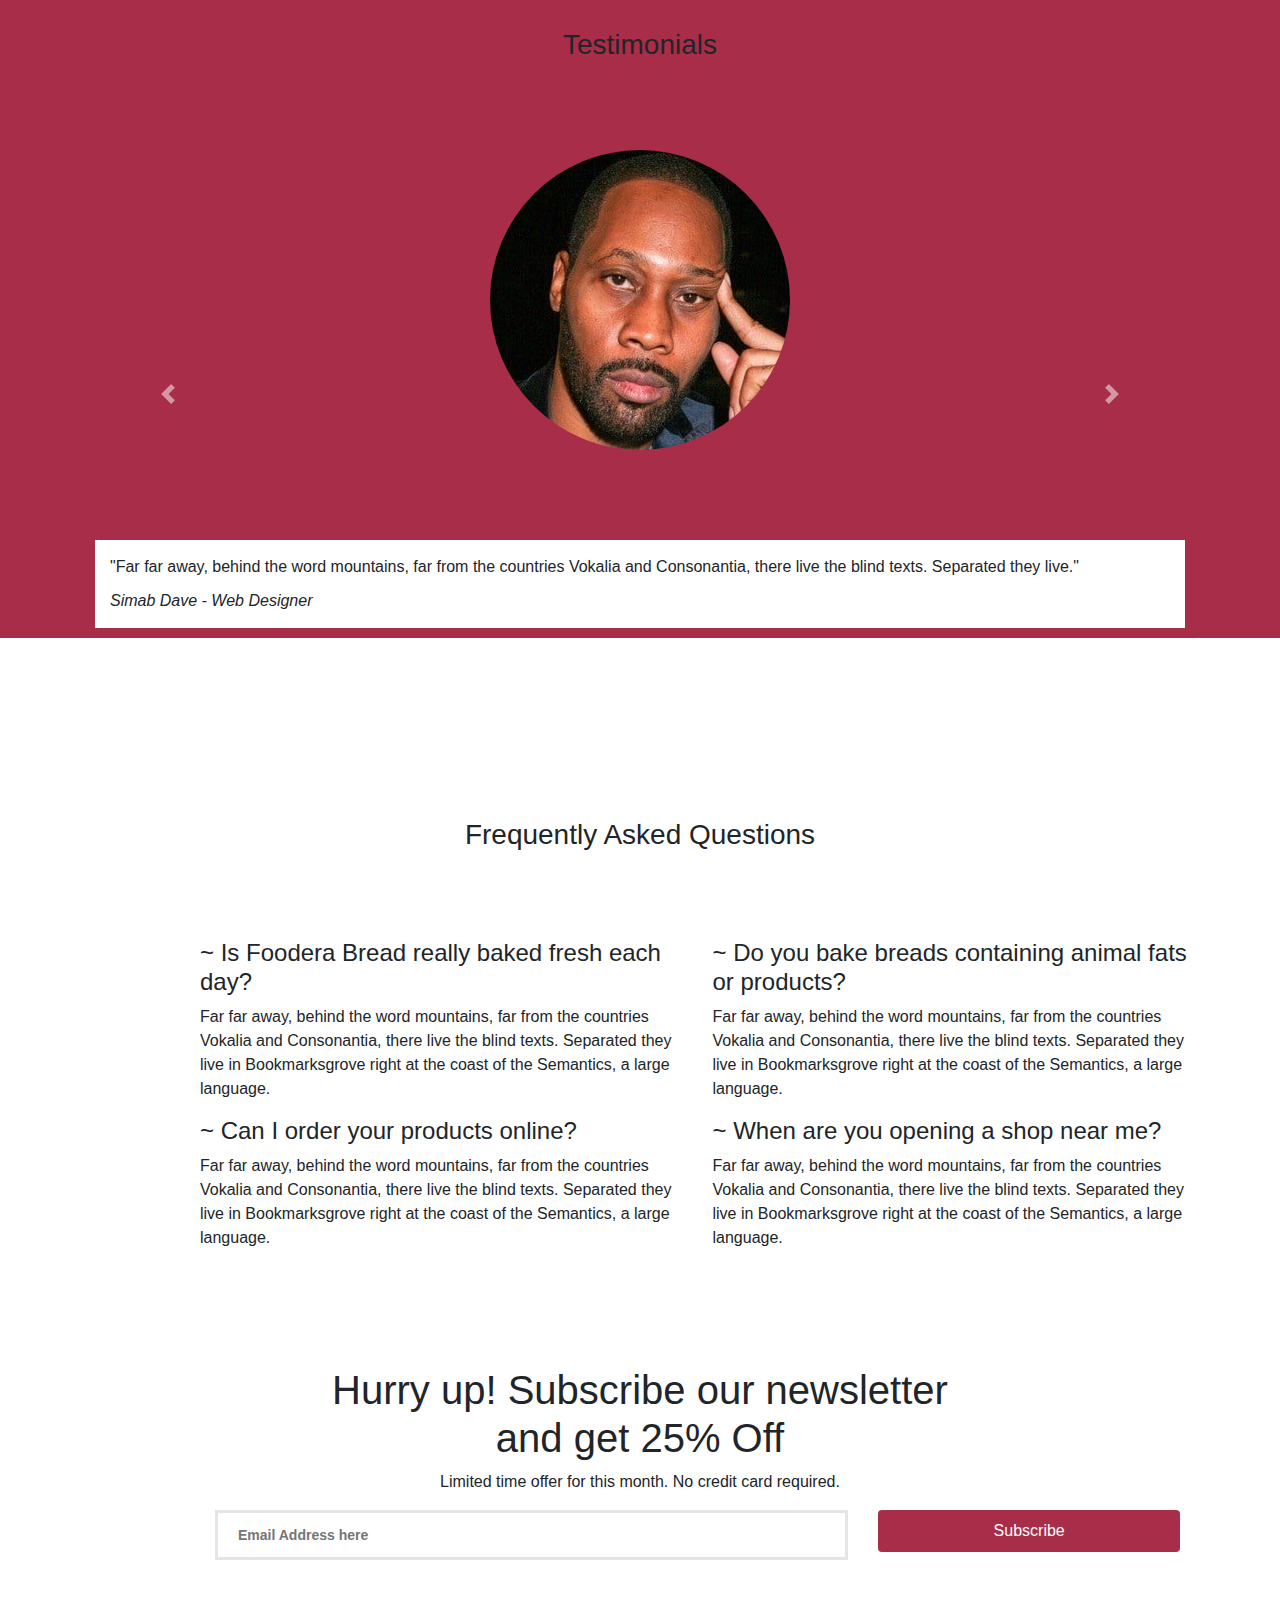
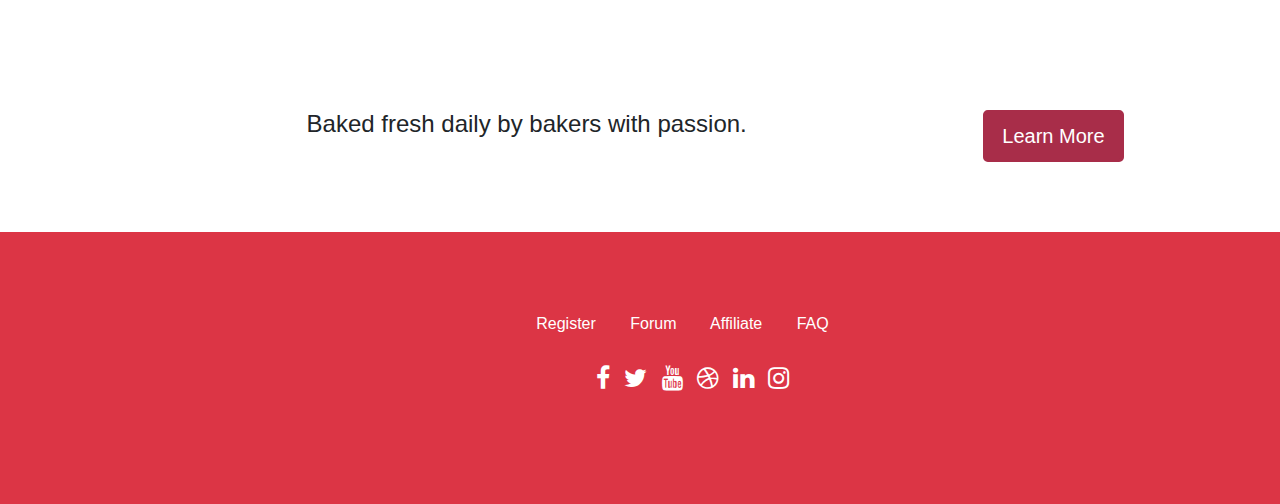
==== commit d987a072: "hola1" ====
--- a/index.html
+++ b/index.html
@@ -41,11 +41,7 @@
                                 ALFA
                             </a>
                         </li>
-                        <li class="nav-item" id="menu-item-bravo">
-                            <a class="nav-link" href="pages/tienda.html">
-                                BRAVO
-                            </a>
-                        </li>
+                        
                         <li class="nav-item" id="menu-item-empleados">
                             <a class="nav-link" href="pages/empleados.html">
                                  Empleados
